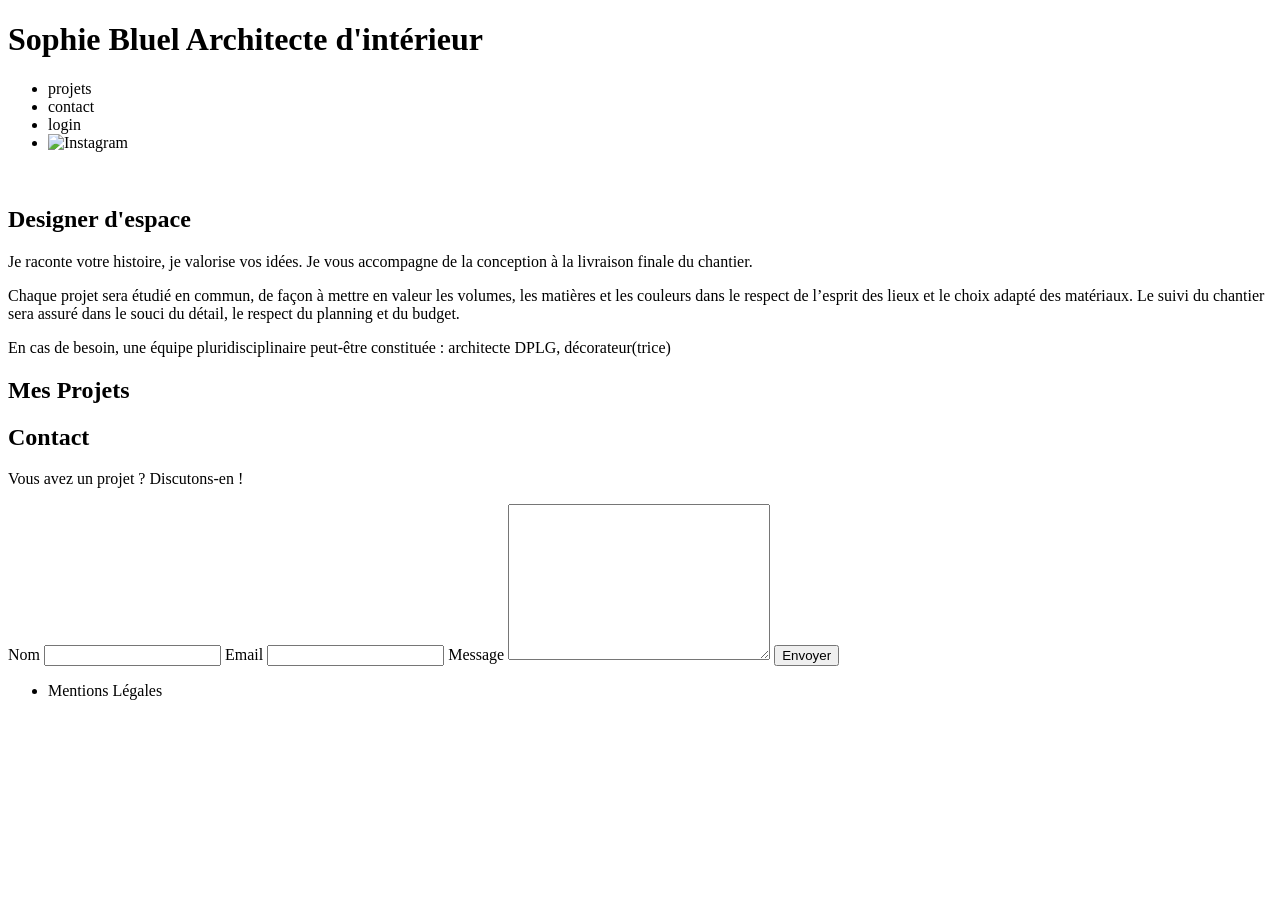
==== FrontEnd/index.html @ 10e19249 "feat: récupération des travaux depuis l'API" ====
<!doctype html>
<html lang="fr">
  <head>
    <meta charset="UTF-8" />
    <title>Sophie Bluel - Architecte d'intérieur</title>
    <meta name="viewport" content="width=device-width, initial-scale=1.0" />
    <link rel="preconnect" href="https://fonts.googleapis.com" />
    <link rel="preconnect" href="https://fonts.gstatic.com" crossorigin />
    <link
      href="https://fonts.googleapis.com/css2?family=Syne:wght@700;800&family=Work+Sans&display=swap"
      rel="stylesheet"
    />
    <script src="script.js" defer></script>
    <meta name="description" content="" />
    <link rel="stylesheet" href="./assets/style.css" />
  </head>
  <body>
    <header>
      <h1>Sophie Bluel <span>Architecte d'intérieur</span></h1>
      <nav>
        <ul>
          <li>projets</li>
          <li>contact</li>
          <li>login</li>
          <li><img src="./assets/icons/instagram.png" alt="Instagram" /></li>
        </ul>
      </nav>
    </header>
    <main>
      <section id="introduction">
        <figure>
          <img src="./assets/images/sophie-bluel.png" alt="" />
        </figure>
        <article>
          <h2>Designer d'espace</h2>
          <p>
            Je raconte votre histoire, je valorise vos idées. Je vous accompagne
            de la conception à la livraison finale du chantier.
          </p>
          <p>
            Chaque projet sera étudié en commun, de façon à mettre en valeur les
            volumes, les matières et les couleurs dans le respect de l’esprit
            des lieux et le choix adapté des matériaux. Le suivi du chantier
            sera assuré dans le souci du détail, le respect du planning et du
            budget.
          </p>
          <p>
            En cas de besoin, une équipe pluridisciplinaire peut-être constituée
            : architecte DPLG, décorateur(trice)
          </p>
        </article>
      </section>
      <section id="portfolio">
        <h2>Mes Projets</h2>
        <div class="gallery"></div>
      </section>
      <section id="contact">
        <h2>Contact</h2>
        <p>Vous avez un projet ? Discutons-en !</p>
        <form action="#" method="post">
          <label for="name">Nom</label>
          <input type="text" name="name" id="name" />
          <label for="email">Email</label>
          <input type="email" name="email" id="email" />
          <label for="message">Message</label>
          <textarea name="message" id="message" cols="30" rows="10"></textarea>
          <input type="submit" value="Envoyer" />
        </form>
      </section>
    </main>

    <footer>
      <nav>
        <ul>
          <li>Mentions Légales</li>
        </ul>
      </nav>
    </footer>
  </body>
</html>
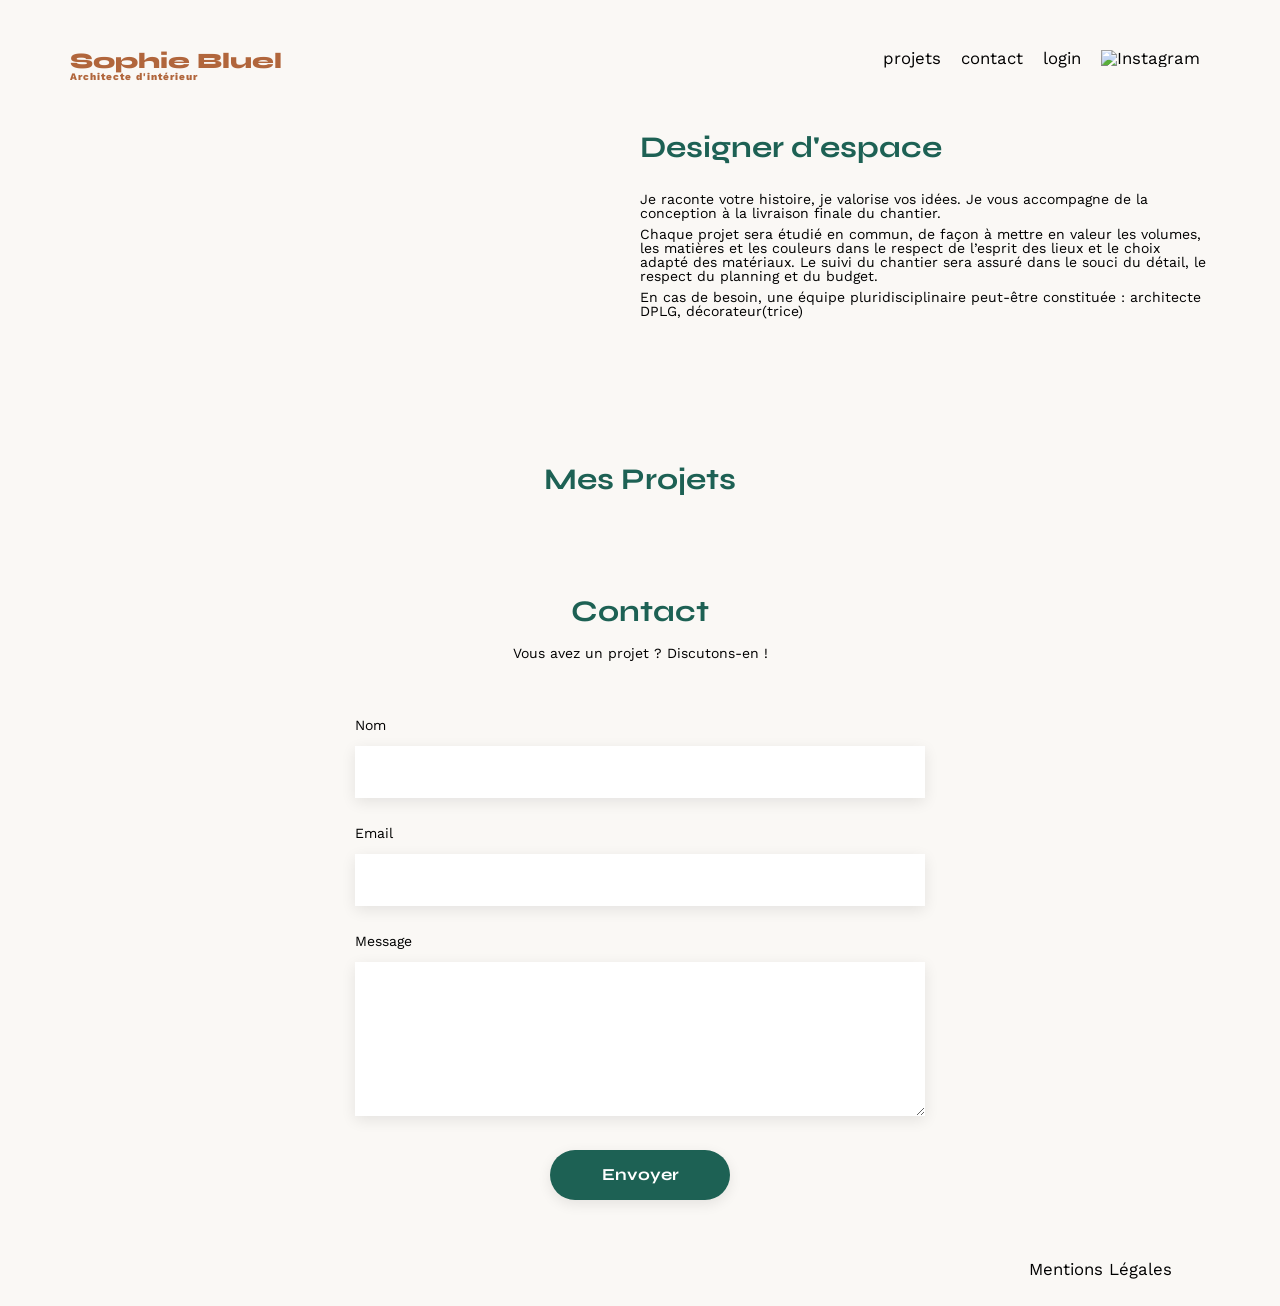
==== commit 0e16da60: "feat: intégration page de connexion" ====
--- a/FrontEnd/index.html
+++ b/FrontEnd/index.html
@@ -20,8 +20,8 @@
       <nav>
         <ul>
           <li>projets</li>
-          <li>contact</li>
-          <li>login</li>
+          <li><a href="#">contact</a></li>
+          <li><a href="login.html">login</a></li>
           <li><img src="./assets/icons/instagram.png" alt="Instagram" /></li>
         </ul>
       </nav>
@@ -52,6 +52,7 @@
       </section>
       <section id="portfolio">
         <h2>Mes Projets</h2>
+        <div id="filters"></div>
         <div class="gallery"></div>
       </section>
       <section id="contact">
@@ -72,7 +73,7 @@
     <footer>
       <nav>
         <ul>
-          <li>Mentions Légales</li>
+          <li><a href="#">Mentions Légales</a></li>
         </ul>
       </nav>
     </footer>
--- a/FrontEnd/assets/style.css
+++ b/FrontEnd/assets/style.css
@@ -0,0 +1,393 @@
+/* http://meyerweb.com/eric/tools/css/reset/
+   v2.0 | 20110126
+   License: none (public domain)
+*/
+
+html,
+body,
+div,
+span,
+applet,
+object,
+iframe,
+h1,
+h2,
+h3,
+h4,
+h5,
+h6,
+p,
+blockquote,
+pre,
+a,
+abbr,
+acronym,
+address,
+big,
+cite,
+code,
+del,
+dfn,
+em,
+img,
+ins,
+kbd,
+q,
+s,
+samp,
+small,
+strike,
+strong,
+sub,
+sup,
+tt,
+var,
+b,
+u,
+i,
+center,
+dl,
+dt,
+dd,
+ol,
+ul,
+li,
+fieldset,
+form,
+label,
+legend,
+table,
+caption,
+tbody,
+tfoot,
+thead,
+tr,
+th,
+td,
+article,
+aside,
+canvas,
+details,
+embed,
+figure,
+figcaption,
+footer,
+header,
+hgroup,
+menu,
+nav,
+output,
+ruby,
+section,
+summary,
+time,
+mark,
+audio,
+video {
+  margin: 0;
+  padding: 0;
+  border: 0;
+  font-size: 100%;
+  font: inherit;
+  vertical-align: baseline;
+}
+/* HTML5 display-role reset for older browsers */
+article,
+aside,
+details,
+figcaption,
+figure,
+footer,
+header,
+hgroup,
+menu,
+nav,
+section {
+  display: block;
+}
+body {
+  line-height: 1;
+}
+ol,
+ul {
+  list-style: none;
+}
+blockquote,
+q {
+  quotes: none;
+}
+blockquote:before,
+blockquote:after,
+q:before,
+q:after {
+  content: "";
+  content: none;
+}
+table {
+  border-collapse: collapse;
+  border-spacing: 0;
+}
+/** end reset css**/
+body {
+  max-width: 1140px;
+  margin: auto;
+  font-family: "Work Sans";
+  font-size: 14px;
+  background-color: #faf8f5;
+}
+
+/* HEADER */
+
+header {
+  display: flex;
+  justify-content: space-between;
+  margin: 50px 0;
+}
+section {
+  margin: 50px 0;
+}
+
+h1 {
+  display: flex;
+  flex-direction: column;
+  font-family: "Syne";
+  font-size: 22px;
+  font-weight: 800;
+  color: #b1663c;
+}
+
+h1 > span {
+  font-family: "Work Sans";
+  font-size: 10px;
+  letter-spacing: 0.1em;
+}
+
+h2 {
+  font-family: "Syne";
+  font-weight: 700;
+  font-size: 30px;
+  color: #1d6154;
+}
+nav ul {
+  display: flex;
+  align-items: center;
+  list-style-type: none;
+}
+nav img {
+  width: 22px;
+  height: 22px;
+}
+nav li {
+  padding: 0 10px;
+  font-size: 1.2em;
+}
+nav li a {
+  text-decoration: none;
+  color: black;
+}
+nav li a:hover {
+  color: #b1663c;
+  cursor: pointer;
+}
+.active-nav {
+  font-weight: bold;
+}
+
+/* MAIN */
+
+#introduction {
+  display: flex;
+  align-items: center;
+}
+#introduction figure {
+  flex: 1;
+}
+#introduction img {
+  display: block;
+  margin: auto;
+  width: 80%;
+}
+
+#introduction article {
+  flex: 1;
+}
+#introduction h2 {
+  margin-bottom: 1em;
+}
+
+#introduction p {
+  margin-bottom: 0.5em;
+}
+#portfolio h2 {
+  text-align: center;
+  margin-bottom: 52px;
+  margin-top: 139px;
+}
+
+/* FILTERS */
+
+#filters {
+  display: flex;
+  justify-content: center;
+}
+.filter-btn {
+  border-radius: 60px;
+  padding: 9px;
+  margin: 0 5px;
+  margin-bottom: 51px;
+  color: #1d6154;
+  font-weight: bold;
+  font-size: 16px;
+  font-family: "Syne";
+  background-color: transparent;
+  border: 2px solid #1d6154;
+}
+.filter-btn.active {
+  background-color: #1d6154;
+  color: white;
+}
+.filter-btn:hover {
+  background-color: #1d6154;
+  color: white;
+  cursor: pointer;
+}
+
+/* GALLERY */
+
+.gallery {
+  width: 100%;
+  display: grid;
+  grid-template-columns: 1fr 1fr 1fr;
+  grid-column-gap: 20px;
+  grid-row-gap: 20px;
+}
+
+.gallery img {
+  width: 100%;
+}
+.gallery figcaption {
+  font-size: 13px;
+  margin-top: 7px;
+}
+
+/* CONTACT */
+
+#contact {
+  width: 50%;
+  margin: auto;
+}
+#contact > * {
+  text-align: center;
+}
+#contact h2 {
+  margin-bottom: 20px;
+}
+#contact form {
+  text-align: left;
+  margin-top: 30px;
+  display: flex;
+  flex-direction: column;
+}
+
+#contact input {
+  height: 50px;
+  font-size: 1.2em;
+  border: none;
+  box-shadow: 0px 4px 14px rgba(0, 0, 0, 0.09);
+}
+#contact label {
+  margin: 2em 0 1em 0;
+}
+#contact textarea {
+  border: none;
+  box-shadow: 0px 4px 14px rgba(0, 0, 0, 0.09);
+}
+
+input[type="submit"] {
+  font-family: "Syne";
+  font-weight: 700;
+  color: white;
+  background-color: #1d6154;
+  margin: 2em auto;
+  width: 180px;
+  text-align: center;
+  border-radius: 60px;
+}
+
+/* PAGE LOGIN */
+
+#login {
+  width: 50%;
+  margin: auto;
+}
+
+#login > * {
+  text-align: center;
+}
+#login h2 {
+  margin-top: 80px;
+  margin-bottom: 52px;
+}
+#login form {
+  text-align: left;
+  margin-top: 30px;
+  display: flex;
+  flex-direction: column;
+}
+
+#login input {
+  font-size: 1.2em;
+  border: none;
+  box-shadow: 0px 4px 14px rgba(0, 0, 0, 0.09);
+  height: 51px;
+}
+#login .input-group {
+  width: 379px;
+  margin: auto;
+  display: flex;
+  flex-direction: column;
+  margin-bottom: 20px;
+}
+#login label {
+  margin: 2em 0 1em 0;
+}
+
+#login button {
+  margin: 37px auto 28px auto;
+  width: 179px;
+  height: 36px;
+  color: white;
+  background-color: #1d6154;
+  border-radius: 60px;
+  border: none;
+}
+#login button:hover {
+  cursor: pointer;
+}
+#login .forgotten-passwords {
+  text-align: center;
+  color: black;
+  text-decoration: underline;
+}
+
+.login-page {
+  min-height: 100vh;
+  display: flex;
+  flex-direction: column;
+  align-items: stretch;
+}
+
+.login-page main {
+  flex: 1;
+}
+
+/* FOOTER */
+
+footer {
+}
+footer nav ul {
+  display: flex;
+  justify-content: flex-end;
+  margin: 2em;
+  background-color: #faf8f5;
+}
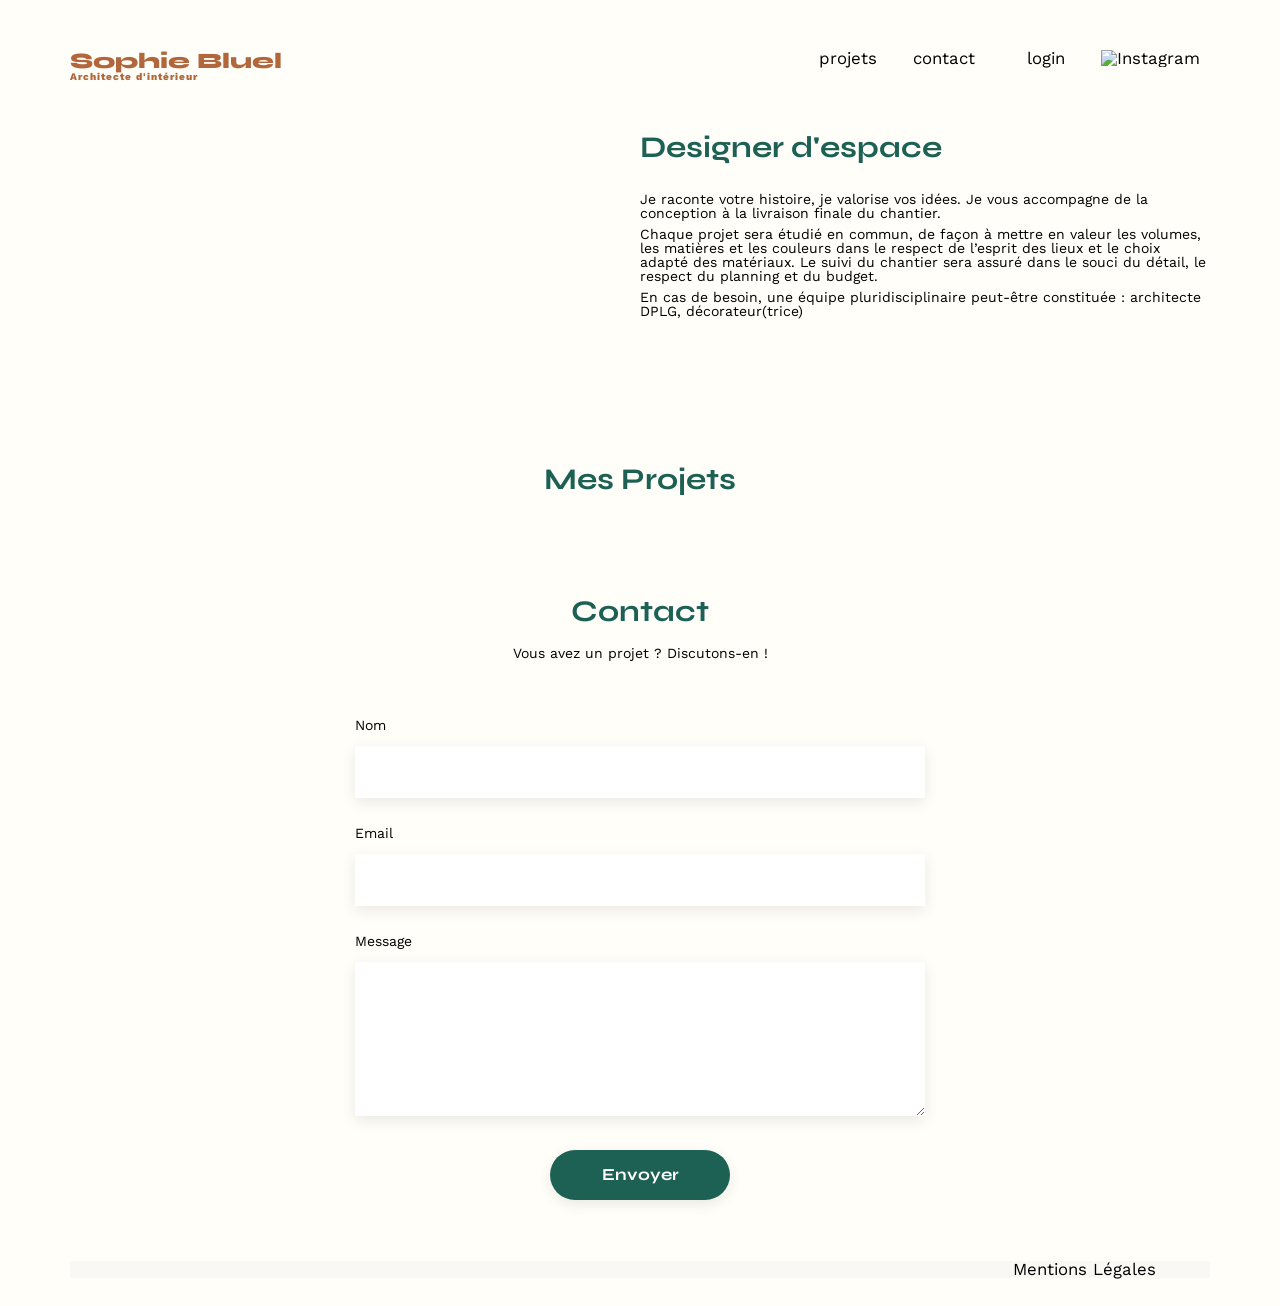
==== commit 37cbef5a: "feat: ajout de la détection du mode admin et du logout" ====
--- a/FrontEnd/index.html
+++ b/FrontEnd/index.html
@@ -20,8 +20,8 @@
       <nav>
         <ul>
           <li>projets</li>
-          <li><a href="#">contact</a></li>
-          <li><a href="login.html">login</a></li>
+          <li><a href="#contact-title">contact</a></li>
+          <li><a id="login-link" href="login.html">login</a></li>
           <li><img src="./assets/icons/instagram.png" alt="Instagram" /></li>
         </ul>
       </nav>
@@ -56,7 +56,7 @@
         <div class="gallery"></div>
       </section>
       <section id="contact">
-        <h2>Contact</h2>
+        <h2 id="contact-title">Contact</h2>
         <p>Vous avez un projet ? Discutons-en !</p>
         <form action="#" method="post">
           <label for="name">Nom</label>
--- a/FrontEnd/assets/style.css
+++ b/FrontEnd/assets/style.css
@@ -133,7 +133,7 @@
   margin: auto;
   font-family: "Work Sans";
   font-size: 14px;
-  background-color: #faf8f5;
+  background-color: #fffef8;
 }
 
 /* HEADER */
@@ -184,6 +184,7 @@
 nav li a {
   text-decoration: none;
   color: black;
+  margin: 16px;
 }
 nav li a:hover {
   color: #b1663c;
@@ -334,7 +335,6 @@
   display: flex;
   flex-direction: column;
 }
-
 #login input {
   font-size: 1.2em;
   border: none;
@@ -384,10 +384,10 @@
 /* FOOTER */
 
 footer {
+  background-color: #faf8f5;
 }
 footer nav ul {
   display: flex;
   justify-content: flex-end;
   margin: 2em;
-  background-color: #faf8f5;
-}
+}
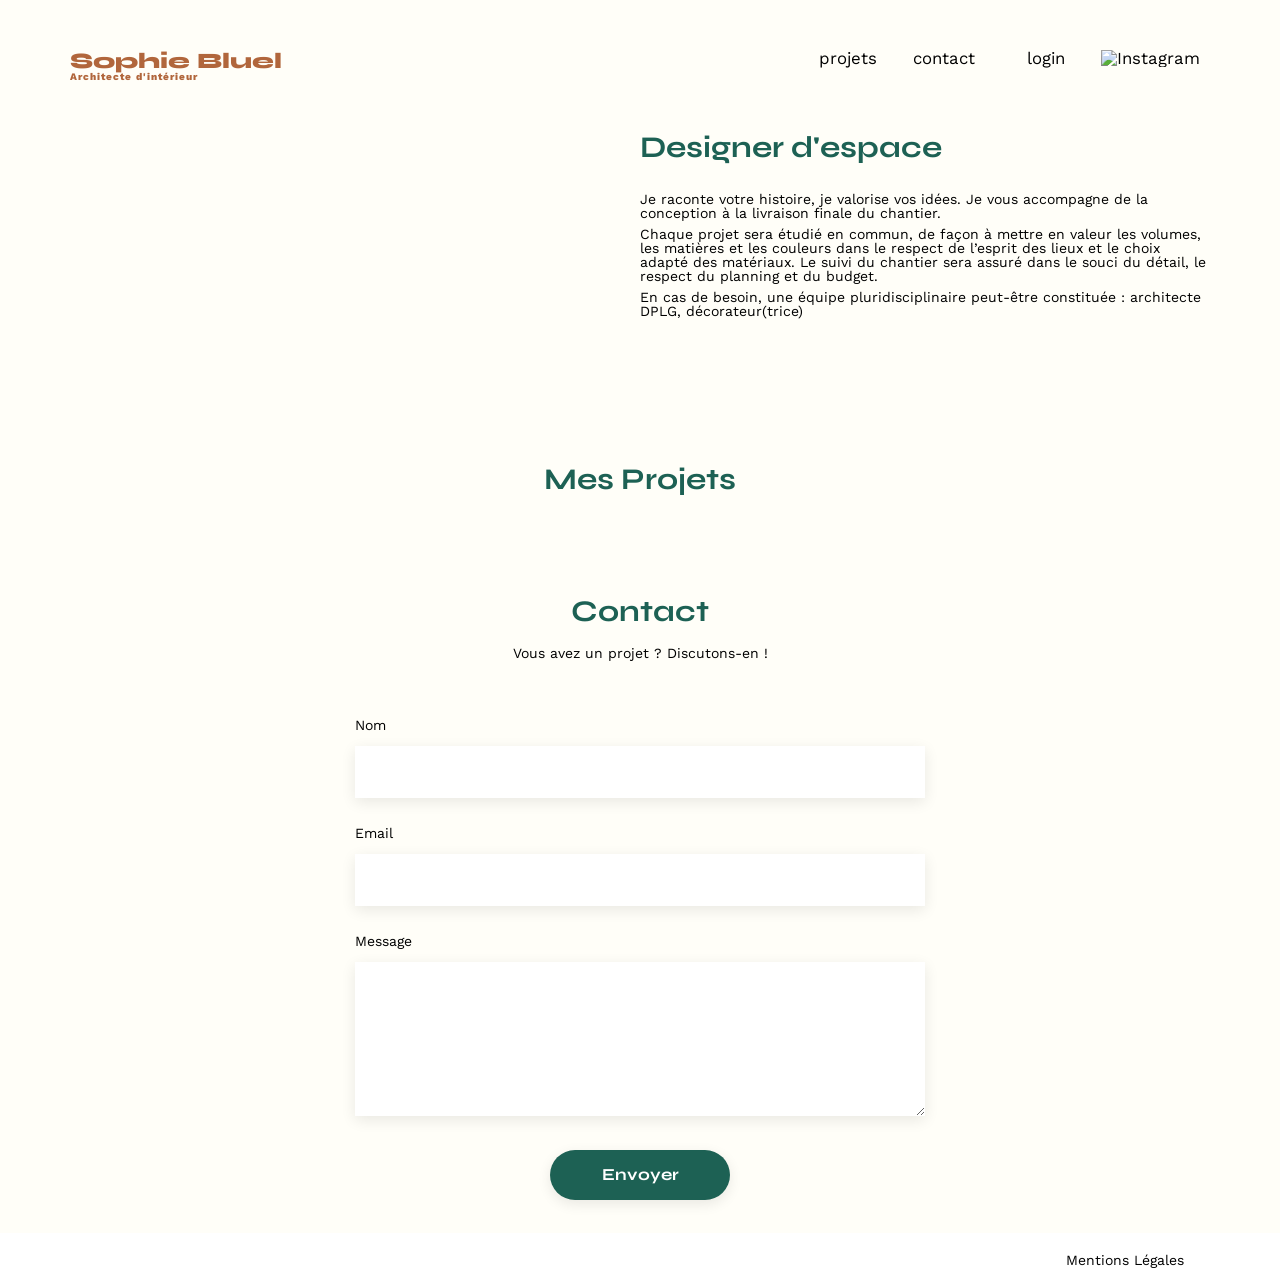
==== commit 71c8f18a: "feat: ajout bannière mode édition et style footer" ====
--- a/FrontEnd/index.html
+++ b/FrontEnd/index.html
@@ -12,6 +12,10 @@
     />
     <script src="script.js" defer></script>
     <meta name="description" content="" />
+    <link
+      rel="stylesheet"
+      href="https://cdnjs.cloudflare.com/ajax/libs/font-awesome/6.5.0/css/all.min.css"
+    />
     <link rel="stylesheet" href="./assets/style.css" />
   </head>
   <body>
--- a/FrontEnd/assets/style.css
+++ b/FrontEnd/assets/style.css
@@ -136,6 +136,17 @@
   background-color: #fffef8;
 }
 
+/* BANNER */
+
+#edit-banner {
+  background-color: black;
+  color: white;
+  text-align: center;
+  padding: 10px;
+  width: 100vw;
+  margin-left: calc(-50vw + 50%);
+}
+
 /* HEADER */
 
 header {
@@ -384,10 +395,17 @@
 /* FOOTER */
 
 footer {
-  background-color: #faf8f5;
+  background-color: white;
+  width: 100vw;
+  margin-left: calc(-50vw + 50%);
 }
 footer nav ul {
   display: flex;
   justify-content: flex-end;
-  margin: 2em;
-}
+  padding: 20px;
+  margin-right: 50px;
+}
+
+footer nav ul li {
+  font-size: 14px;
+}
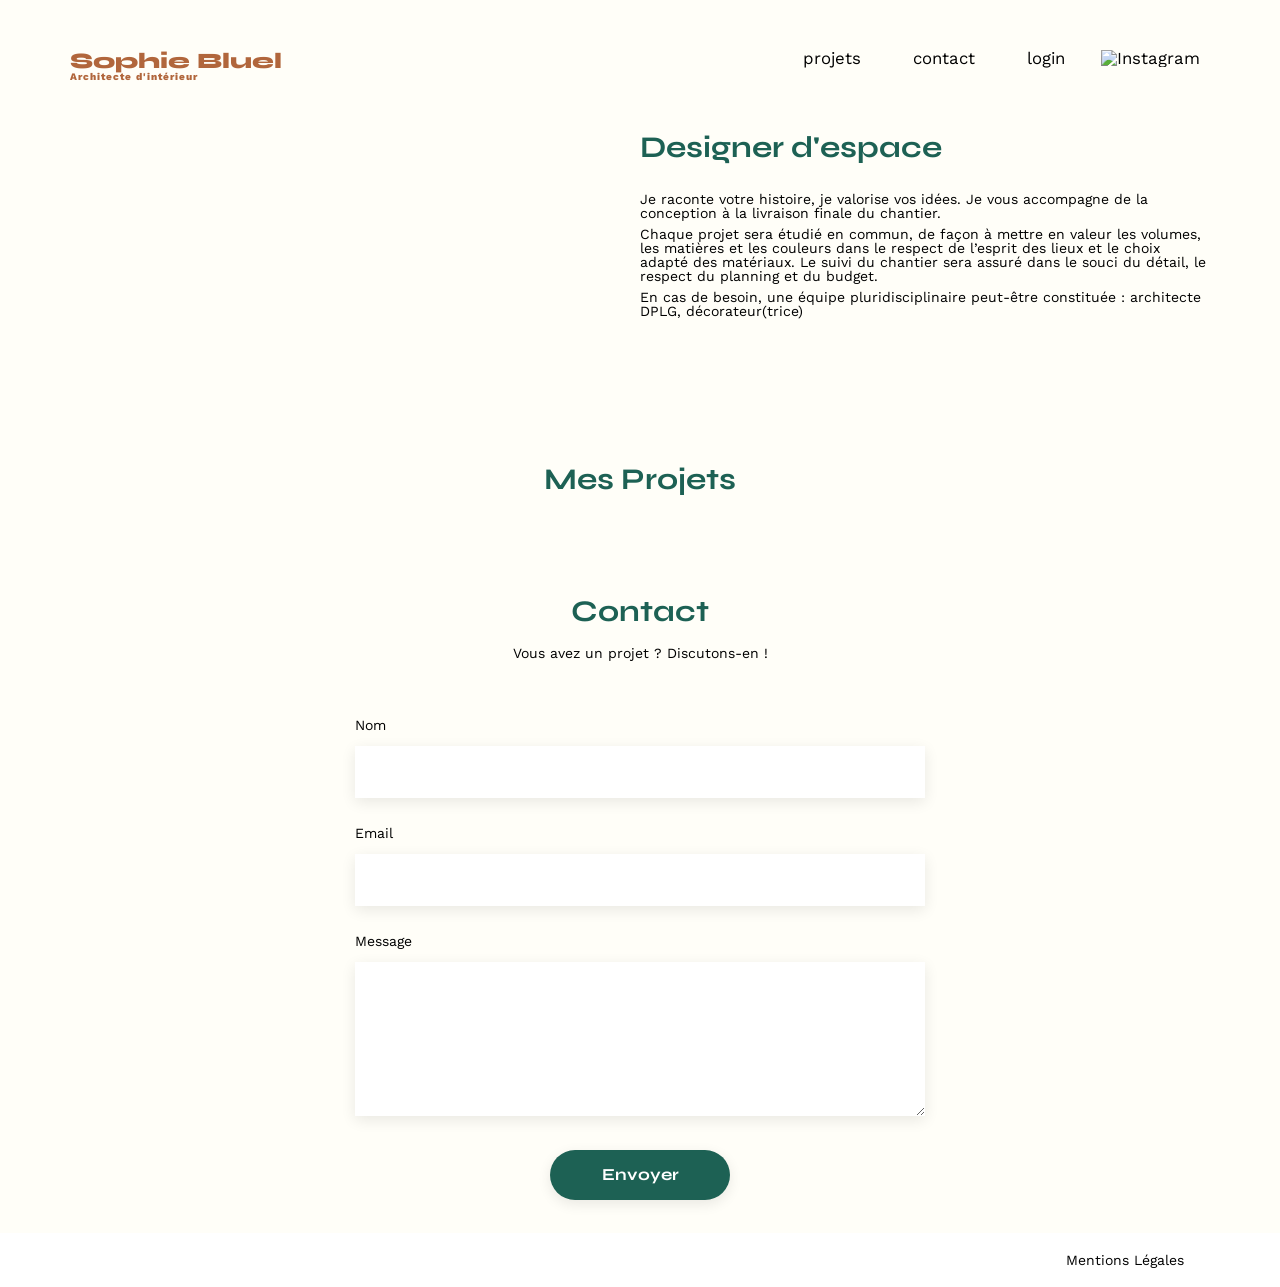
==== commit b6a6b99d: "feat: affichage des travaux dans la modale" ====
--- a/FrontEnd/index.html
+++ b/FrontEnd/index.html
@@ -23,7 +23,7 @@
       <h1>Sophie Bluel <span>Architecte d'intérieur</span></h1>
       <nav>
         <ul>
-          <li>projets</li>
+          <li><a href="#">projets</a></li>
           <li><a href="#contact-title">contact</a></li>
           <li><a id="login-link" href="login.html">login</a></li>
           <li><img src="./assets/icons/instagram.png" alt="Instagram" /></li>
@@ -55,7 +55,7 @@
         </article>
       </section>
       <section id="portfolio">
-        <h2>Mes Projets</h2>
+        <div id="portfolio-title"><h2>Mes Projets</h2></div>
         <div id="filters"></div>
         <div class="gallery"></div>
       </section>
--- a/FrontEnd/assets/style.css
+++ b/FrontEnd/assets/style.css
@@ -232,8 +232,69 @@
 }
 #portfolio h2 {
   text-align: center;
-  margin-bottom: 52px;
-  margin-top: 139px;
+}
+
+/* button modify */
+
+#edit-button {
+  background-color: transparent;
+  border: none;
+  color: black;
+  font-size: 14px;
+}
+#edit-button:hover {
+  color: #b1663c;
+  cursor: pointer;
+}
+#portfolio-title {
+  display: flex;
+  justify-content: center;
+  align-items: center;
+  margin: 139px 0 52px 0;
+  gap: 20px;
+}
+
+/* modal */
+
+#modal {
+  position: fixed;
+  top: 0;
+  left: 0;
+  width: 100%;
+  height: 100%;
+  background-color: rgba(0, 0, 0, 0.5);
+  display: none;
+  justify-content: center;
+  align-items: center;
+}
+#modal-content {
+  background-color: white;
+  padding: 20px;
+  border-radius: 10px;
+  width: 630px;
+  height: 688px;
+  position: relative;
+}
+#close-button {
+  background-color: transparent;
+  border: none;
+  font-size: 20px;
+  position: absolute;
+  top: 10px;
+  right: 10px;
+  cursor: pointer;
+}
+#modal-gallery {
+  display: grid;
+  justify-content: center;
+  grid-template-columns: repeat(5, 79px);
+  gap: 10px;
+  width: 100%;
+}
+#modal-gallery img {
+  width: 79px;
+  height: 105px;
+  object-fit: cover;
 }
 
 /* FILTERS */
